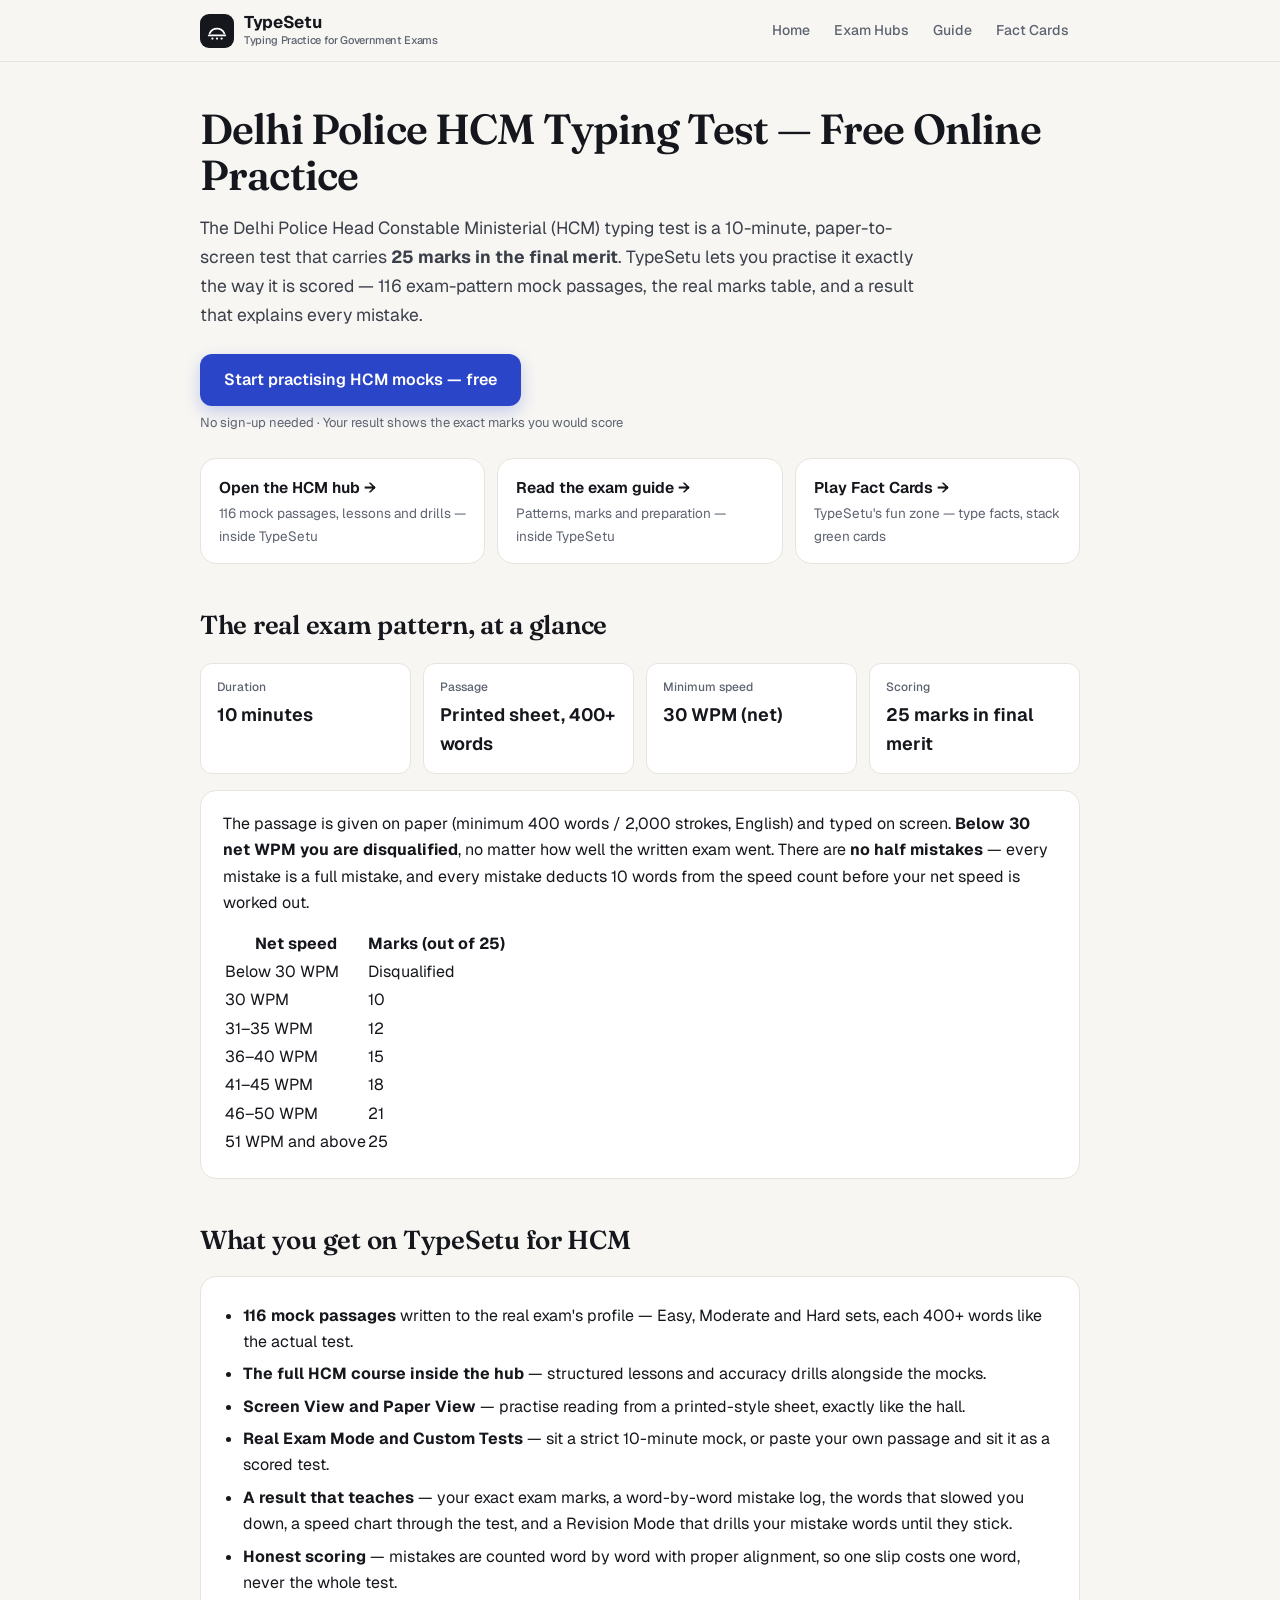
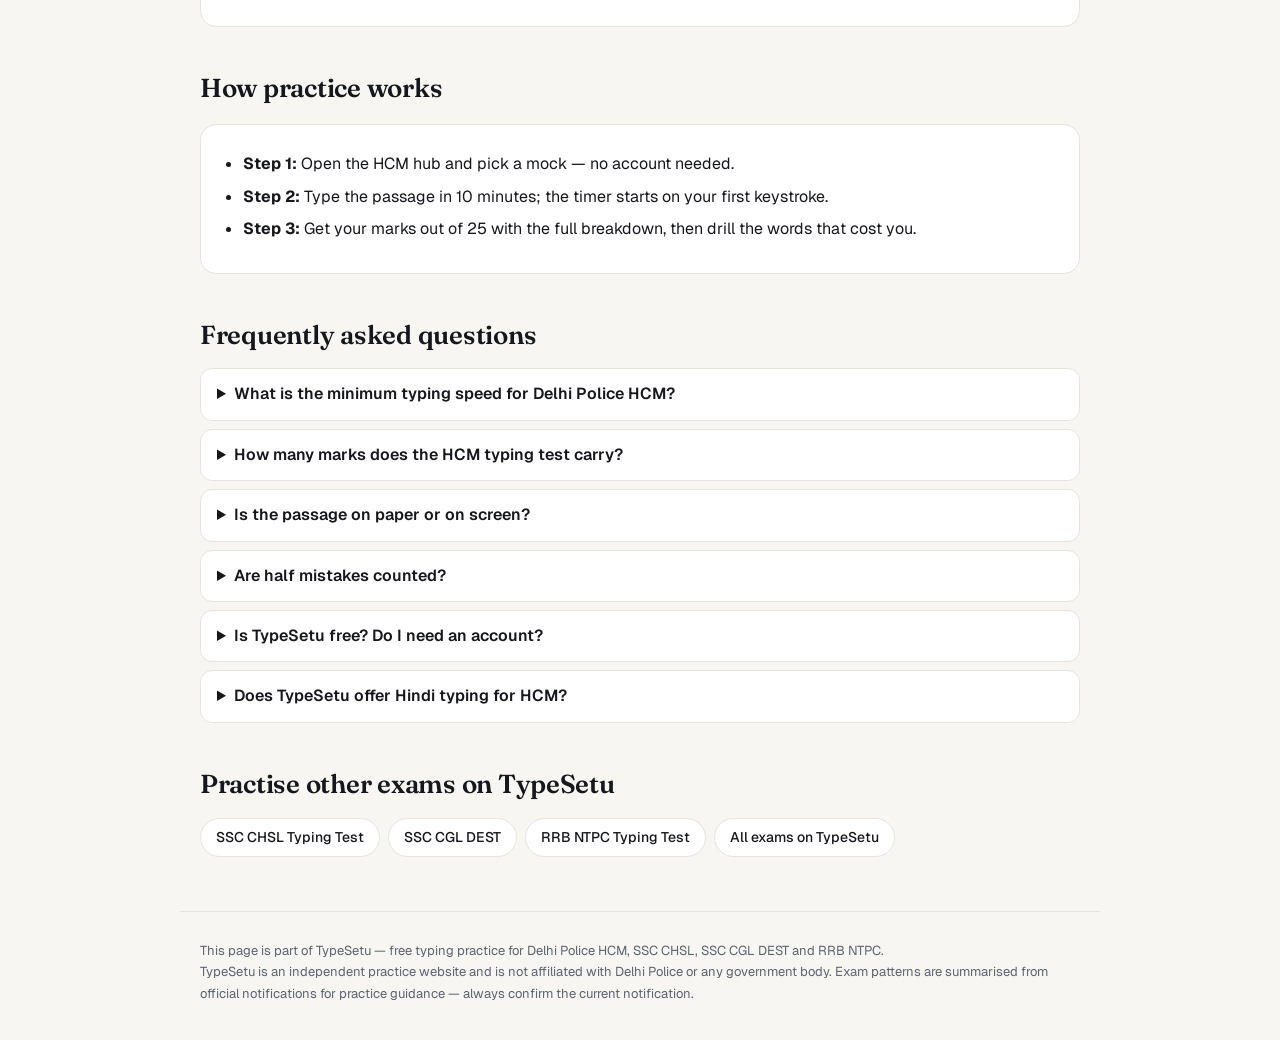
==== delhi-police-hcm-typing-test/index.html @ 2c8cfec1 "Doorway sync: HCM mock count 76 to 116" ====
<!DOCTYPE html>
<html lang="en">
<head>
<meta charset="UTF-8">
<meta name="viewport" content="width=device-width, initial-scale=1.0">
<title>Delhi Police HCM Typing Test Practice — Free Online Mock Tests | TypeSetu</title>
<meta name="description" content="Practise the Delhi Police Head Constable Ministerial (HCM) typing test free: 116 exam-pattern mock passages, paper & screen view, exact 25-mark scoring and deep mistake analysis. No sign-up needed.">
<link rel="canonical" href="https://sidd9380.github.io/typesetu/delhi-police-hcm-typing-test/">
<meta name="robots" content="index, follow">
<link rel="icon" href="data:image/svg+xml,%3Csvg xmlns='http://www.w3.org/2000/svg' viewBox='0 0 24 24'%3E%3Crect width='24' height='24' rx='5.5' fill='%2315171c'/%3E%3Cpath d='M4 14.5 C7.5 7.8 16.5 7.8 20 14.5' fill='none' stroke='white' stroke-width='1.9' stroke-linecap='round'/%3E%3Cpath d='M3 16.8 H21' stroke='white' stroke-width='1.9' stroke-linecap='round'/%3E%3Ccircle cx='7' cy='20.3' r='1.25' fill='white'/%3E%3Ccircle cx='12' cy='20.3' r='1.25' fill='white'/%3E%3Ccircle cx='17' cy='20.3' r='1.25' fill='white'/%3E%3C/svg%3E">
<meta property="og:type" content="website">
<meta property="og:site_name" content="TypeSetu">
<meta property="og:title" content="Delhi Police HCM Typing Test Practice — Free Online Mock Tests | TypeSetu">
<meta property="og:description" content="116 exam-pattern HCM mock passages with the exact 25-mark scoring — 30 WPM minimum, every mistake deducts 10 words from your speed. Free, no sign-up needed.">
<meta property="og:url" content="https://sidd9380.github.io/typesetu/delhi-police-hcm-typing-test/">
<meta name="twitter:card" content="summary">
<script type="application/ld+json">
{"@context":"https://schema.org","@type":"FAQPage","mainEntity":[
{"@type":"Question","name":"What is the minimum typing speed for the Delhi Police HCM typing test?","acceptedAnswer":{"@type":"Answer","text":"You need a net speed of at least 30 WPM in the 10-minute test. Below 30 net WPM you are disqualified, regardless of your written exam marks."}},
{"@type":"Question","name":"How many marks does the Delhi Police HCM typing test carry?","acceptedAnswer":{"@type":"Answer","text":"The typing test carries 25 marks in the final merit. Marks are awarded by net speed: 30 WPM = 10 marks, 31–35 = 12, 36–40 = 15, 41–45 = 18, 46–50 = 21, and 51 WPM or above = the full 25 marks."}},
{"@type":"Question","name":"Is the Delhi Police HCM passage given on paper or on screen?","acceptedAnswer":{"@type":"Answer","text":"The passage is given as a printed sheet (paper-to-screen) of at least 400 words / 2,000 strokes in English, and you type it on the computer within 10 minutes."}},
{"@type":"Question","name":"Are half mistakes counted in the Delhi Police HCM typing test?","acceptedAnswer":{"@type":"Answer","text":"No. Every mistake is a full mistake — every mistake deducts 10 words from the speed count, and there are no half mistakes in this exam."}},
{"@type":"Question","name":"Is TypeSetu free? Do I need an account to practise?","acceptedAnswer":{"@type":"Answer","text":"TypeSetu is completely free and you can practise without an account with no account. Creating a free account only adds progress sync across your devices."}}]}
</script>
<link rel="preconnect" href="https://fonts.googleapis.com">
<link rel="preconnect" href="https://fonts.gstatic.com" crossorigin>
<link href="https://fonts.googleapis.com/css2?family=Geist:wght@400;500;600;700&family=Fraunces:opsz,wght@9..144,600&display=swap" rel="stylesheet">
<style>
:root{--primary:#2b45c8;--primary-d:#2238a8;--primarySoft:#eaedfb;--ink:#15171c;--muted:#5d6370;--bg:#f7f6f3;--card:#ffffff;--surface2:#f2f1ed;--line:#e7e4dd;--lineStrong:#d7d3c9}
*{box-sizing:border-box;margin:0;padding:0}
body{font-family:"Geist",ui-sans-serif,system-ui,-apple-system,"Segoe UI",sans-serif;color:var(--ink);background:var(--bg);line-height:1.65;-webkit-font-smoothing:antialiased}
a{color:var(--primary);text-underline-offset:3px}
header{position:sticky;top:0;z-index:5;background:rgba(247,246,243,.85);-webkit-backdrop-filter:blur(12px);backdrop-filter:blur(12px);border-bottom:1px solid var(--line)}
.hwrap{max-width:920px;margin:0 auto;padding:12px 20px;display:flex;align-items:center;justify-content:space-between;gap:12px;flex-wrap:wrap}
.brand{display:flex;align-items:center;gap:10px;text-decoration:none;color:var(--ink)}
.logoTile{width:34px;height:34px;border-radius:9px;background:var(--ink);display:flex;align-items:center;justify-content:center;flex:0 0 auto}
.brandText{font-size:17px;font-weight:700;letter-spacing:-.02em;line-height:1.05;display:block}
.brandText small{display:block;font-size:11px;font-weight:500;color:var(--muted);margin-top:3px}
.nav{display:flex;gap:2px;flex-wrap:wrap}
.nav a{color:var(--muted);text-decoration:none;font-size:14px;font-weight:500;padding:7px 11px;border-radius:8px}
.nav a:hover{color:var(--ink);background:var(--surface2)}
main{max-width:920px;margin:0 auto;padding:44px 20px 10px}
h1{font-family:"Fraunces",Georgia,serif;font-size:42px;line-height:1.1;font-weight:600;letter-spacing:-.02em;margin-bottom:16px}
h2{font-family:"Fraunces",Georgia,serif;font-size:26px;font-weight:600;letter-spacing:-.01em;margin:40px 0 12px}
p{margin-bottom:12px}
.lead{font-size:17.5px;color:#3a3f4a;max-width:720px}
.cta{display:inline-block;background:var(--primary);color:#fff;text-decoration:none;font-weight:600;font-size:16px;padding:13px 24px;border-radius:12px;margin:12px 0 6px;box-shadow:0 6px 16px rgba(43,69,200,.24)}
.cta:hover{background:var(--primary-d)}
.freenote{font-size:13px;color:var(--muted)}
.shortcuts{display:grid;grid-template-columns:repeat(auto-fit,minmax(200px,1fr));gap:12px;margin:24px 0 4px}
.shortcut{background:var(--card);border:1px solid var(--line);border-radius:16px;padding:16px 18px;text-decoration:none;color:var(--ink);display:block;transition:border-color .15s,box-shadow .2s}
.shortcut:hover{border-color:var(--lineStrong);box-shadow:0 1px 2px rgba(20,22,28,.04),0 2px 8px rgba(20,22,28,.05)}
.shortcut .t{font-weight:650;font-size:15.5px;color:var(--ink)}
.shortcut .d{font-size:13.5px;color:var(--muted);margin-top:2px}
.grid{display:grid;grid-template-columns:repeat(auto-fit,minmax(190px,1fr));gap:12px;margin:16px 0}
.tile{background:var(--card);border:1px solid var(--line);border-radius:12px;padding:14px 16px}
.tile .k{font-size:12px;font-weight:500;color:var(--muted)}
.tile .v{font-size:18px;font-weight:650;margin-top:2px}
.card{background:var(--card);border:1px solid var(--line);border-radius:16px;padding:20px 22px;margin:14px 0}
ul{margin:6px 0 10px 20px}
li{margin-bottom:6px}
details{border:1px solid var(--line);border-radius:12px;background:var(--card);padding:12px 16px;margin-bottom:8px}
details[open]{background:var(--surface2)}
summary{font-weight:600;cursor:pointer}
details p{margin:8px 0 2px}
.others{display:flex;gap:8px;flex-wrap:wrap;margin:10px 0 4px}
.others a{background:var(--card);border:1px solid var(--line);border-radius:999px;padding:7px 15px;text-decoration:none;font-weight:500;font-size:14px;color:var(--ink)}
.others a:hover{border-color:var(--lineStrong);background:var(--surface2)}
footer{max-width:920px;margin:0 auto;padding:28px 20px 36px;color:var(--muted);font-size:13px;border-top:1px solid var(--line);margin-top:40px}
@media(max-width:600px){h1{font-size:32px}main{padding-top:28px}}
</style>
</head>
<body>
<header><div class="hwrap">
<a class="brand" href="https://sidd9380.github.io/typesetu/"><span class="logoTile" aria-hidden="true"><svg width="22" height="22" viewBox="0 0 24 24" fill="none" aria-hidden="true"><path d="M4 14.5 C7.5 7.8 16.5 7.8 20 14.5" stroke="#fff" stroke-width="1.9" stroke-linecap="round"/><path d="M3 16.8 H21" stroke="#fff" stroke-width="1.9" stroke-linecap="round"/><circle cx="7" cy="20.3" r="1.25" fill="#fff"/><circle cx="12" cy="20.3" r="1.25" fill="#fff"/><circle cx="17" cy="20.3" r="1.25" fill="#fff"/></svg></span><span class="brandText">TypeSetu<small>Typing Practice for Government Exams</small></span></a>
<nav class="nav"><a href="https://sidd9380.github.io/typesetu/">Home</a><a href="https://sidd9380.github.io/typesetu/#/hubs">Exam Hubs</a><a href="https://sidd9380.github.io/typesetu/#/guide">Guide</a><a href="https://sidd9380.github.io/typesetu/#/factcards">Fact Cards</a></nav>
</div></header>
<main>
<h1>Delhi Police HCM Typing Test — Free Online Practice</h1>
<p class="lead">The Delhi Police Head Constable Ministerial (HCM) typing test is a 10-minute, paper-to-screen test that carries <strong>25 marks in the final merit</strong>. TypeSetu lets you practise it exactly the way it is scored — 116 exam-pattern mock passages, the real marks table, and a result that explains every mistake.</p>
<a class="cta" href="https://sidd9380.github.io/typesetu/#/hubs">Start practising HCM mocks — free</a>
<div class="freenote">No sign-up needed · Your result shows the exact marks you would score</div>

<div class="shortcuts">
<a class="shortcut" href="https://sidd9380.github.io/typesetu/#/hubs"><div class="t">Open the HCM hub →</div><div class="d">116 mock passages, lessons and drills — inside TypeSetu</div></a>
<a class="shortcut" href="https://sidd9380.github.io/typesetu/#/guide"><div class="t">Read the exam guide →</div><div class="d">Patterns, marks and preparation — inside TypeSetu</div></a>
<a class="shortcut" href="https://sidd9380.github.io/typesetu/#/factcards"><div class="t">Play Fact Cards →</div><div class="d">TypeSetu's fun zone — type facts, stack green cards</div></a>
</div>

<h2>The real exam pattern, at a glance</h2>
<div class="grid">
<div class="tile"><div class="k">Duration</div><div class="v">10 minutes</div></div>
<div class="tile"><div class="k">Passage</div><div class="v">Printed sheet, 400+ words</div></div>
<div class="tile"><div class="k">Minimum speed</div><div class="v">30 WPM (net)</div></div>
<div class="tile"><div class="k">Scoring</div><div class="v">25 marks in final merit</div></div>
</div>
<div class="card">
<p>The passage is given on paper (minimum 400 words / 2,000 strokes, English) and typed on screen. <strong>Below 30 net WPM you are disqualified</strong>, no matter how well the written exam went. There are <strong>no half mistakes</strong> — every mistake is a full mistake, and every mistake deducts 10 words from the speed count before your net speed is worked out.</p>
<table>
<tr><th>Net speed</th><th>Marks (out of 25)</th></tr>
<tr><td>Below 30 WPM</td><td>Disqualified</td></tr>
<tr><td>30 WPM</td><td>10</td></tr>
<tr><td>31–35 WPM</td><td>12</td></tr>
<tr><td>36–40 WPM</td><td>15</td></tr>
<tr><td>41–45 WPM</td><td>18</td></tr>
<tr><td>46–50 WPM</td><td>21</td></tr>
<tr><td>51 WPM and above</td><td>25</td></tr>
</table>
</div>

<h2>What you get on TypeSetu for HCM</h2>
<div class="card">
<ul>
<li><strong>116 mock passages</strong> written to the real exam's profile — Easy, Moderate and Hard sets, each 400+ words like the actual test.</li>
<li><strong>The full HCM course inside the hub</strong> — structured lessons and accuracy drills alongside the mocks.</li>
<li><strong>Screen View and Paper View</strong> — practise reading from a printed-style sheet, exactly like the hall.</li>
<li><strong>Real Exam Mode and Custom Tests</strong> — sit a strict 10-minute mock, or paste your own passage and sit it as a scored test.</li>
<li><strong>A result that teaches</strong> — your exact exam marks, a word-by-word mistake log, the words that slowed you down, a speed chart through the test, and a Revision Mode that drills your mistake words until they stick.</li>
<li><strong>Honest scoring</strong> — mistakes are counted word by word with proper alignment, so one slip costs one word, never the whole test.</li>
</ul>
</div>

<h2>How practice works</h2>
<div class="card">
<ul>
<li><strong>Step 1:</strong> Open the HCM hub and pick a mock — no account needed.</li>
<li><strong>Step 2:</strong> Type the passage in 10 minutes; the timer starts on your first keystroke.</li>
<li><strong>Step 3:</strong> Get your marks out of 25 with the full breakdown, then drill the words that cost you.</li>
</ul>
</div>

<h2>Frequently asked questions</h2>
<details><summary>What is the minimum typing speed for Delhi Police HCM?</summary><p>30 WPM net in the 10-minute test. Below that, you are disqualified regardless of written marks.</p></details>
<details><summary>How many marks does the HCM typing test carry?</summary><p>25 marks in the final merit, awarded by net-speed bands — from 10 marks at 30 WPM up to the full 25 marks at 51 WPM and above.</p></details>
<details><summary>Is the passage on paper or on screen?</summary><p>On paper — a printed sheet of at least 400 words / 2,000 strokes. TypeSetu's Paper View practises exactly this format.</p></details>
<details><summary>Are half mistakes counted?</summary><p>No. Every mistake is a full mistake; every mistake deducts 10 words from the speed count.</p></details>
<details><summary>Is TypeSetu free? Do I need an account?</summary><p>Completely free, and you can practise without an account. A free account only syncs your progress across devices.</p></details>
<details><summary>Does TypeSetu offer Hindi typing for HCM?</summary><p>TypeSetu currently offers English typing practice only.</p></details>

<h2>Practise other exams on TypeSetu</h2>
<div class="others">
<a href="https://sidd9380.github.io/typesetu/ssc-chsl-typing-test/">SSC CHSL Typing Test</a>
<a href="https://sidd9380.github.io/typesetu/ssc-cgl-typing-test/">SSC CGL DEST</a>
<a href="https://sidd9380.github.io/typesetu/rrb-ntpc-typing-test/">RRB NTPC Typing Test</a>
<a href="https://sidd9380.github.io/typesetu/">All exams on TypeSetu</a>
</div>
</main>
<footer>This page is part of TypeSetu — free typing practice for Delhi Police HCM, SSC CHSL, SSC CGL DEST and RRB NTPC.<br>TypeSetu is an independent practice website and is not affiliated with Delhi Police or any government body. Exam patterns are summarised from official notifications for practice guidance — always confirm the current notification.</footer>
</body>
</html>
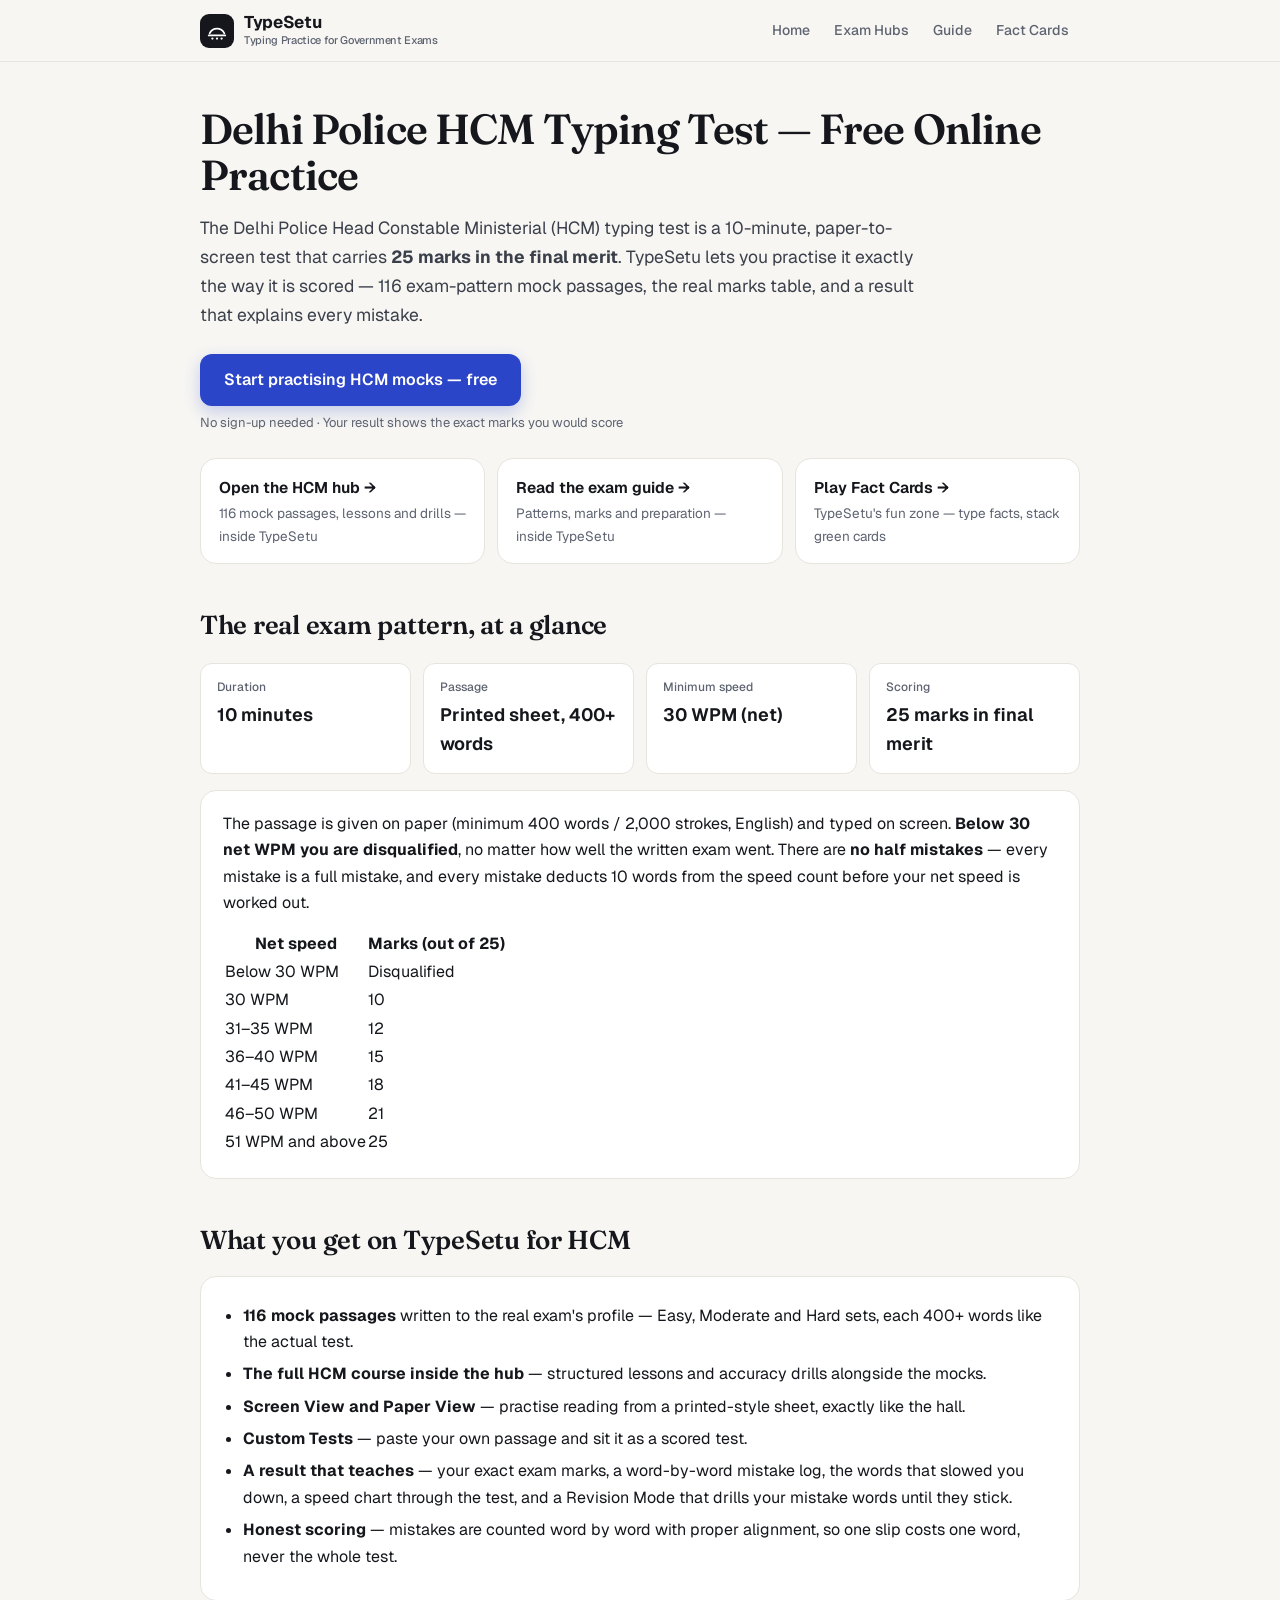
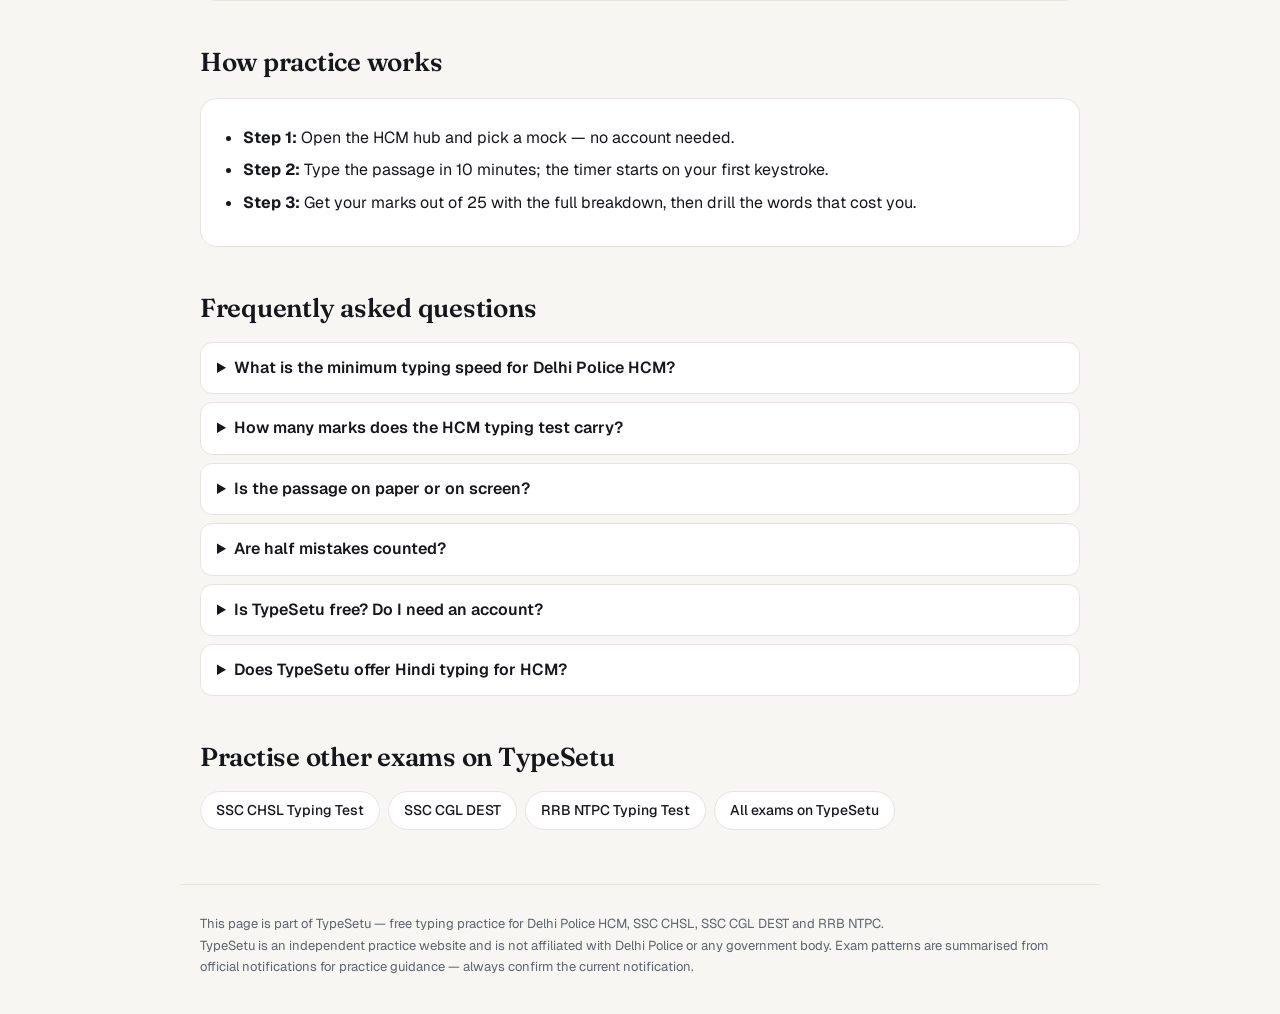
==== commit 2b5614e1: "v13: doorway sync" ====
--- a/delhi-police-hcm-typing-test/index.html
+++ b/delhi-police-hcm-typing-test/index.html
@@ -114,7 +114,7 @@
 <li><strong>116 mock passages</strong> written to the real exam's profile — Easy, Moderate and Hard sets, each 400+ words like the actual test.</li>
 <li><strong>The full HCM course inside the hub</strong> — structured lessons and accuracy drills alongside the mocks.</li>
 <li><strong>Screen View and Paper View</strong> — practise reading from a printed-style sheet, exactly like the hall.</li>
-<li><strong>Real Exam Mode and Custom Tests</strong> — sit a strict 10-minute mock, or paste your own passage and sit it as a scored test.</li>
+<li><strong>Custom Tests</strong> — paste your own passage and sit it as a scored test.</li>
 <li><strong>A result that teaches</strong> — your exact exam marks, a word-by-word mistake log, the words that slowed you down, a speed chart through the test, and a Revision Mode that drills your mistake words until they stick.</li>
 <li><strong>Honest scoring</strong> — mistakes are counted word by word with proper alignment, so one slip costs one word, never the whole test.</li>
 </ul>
